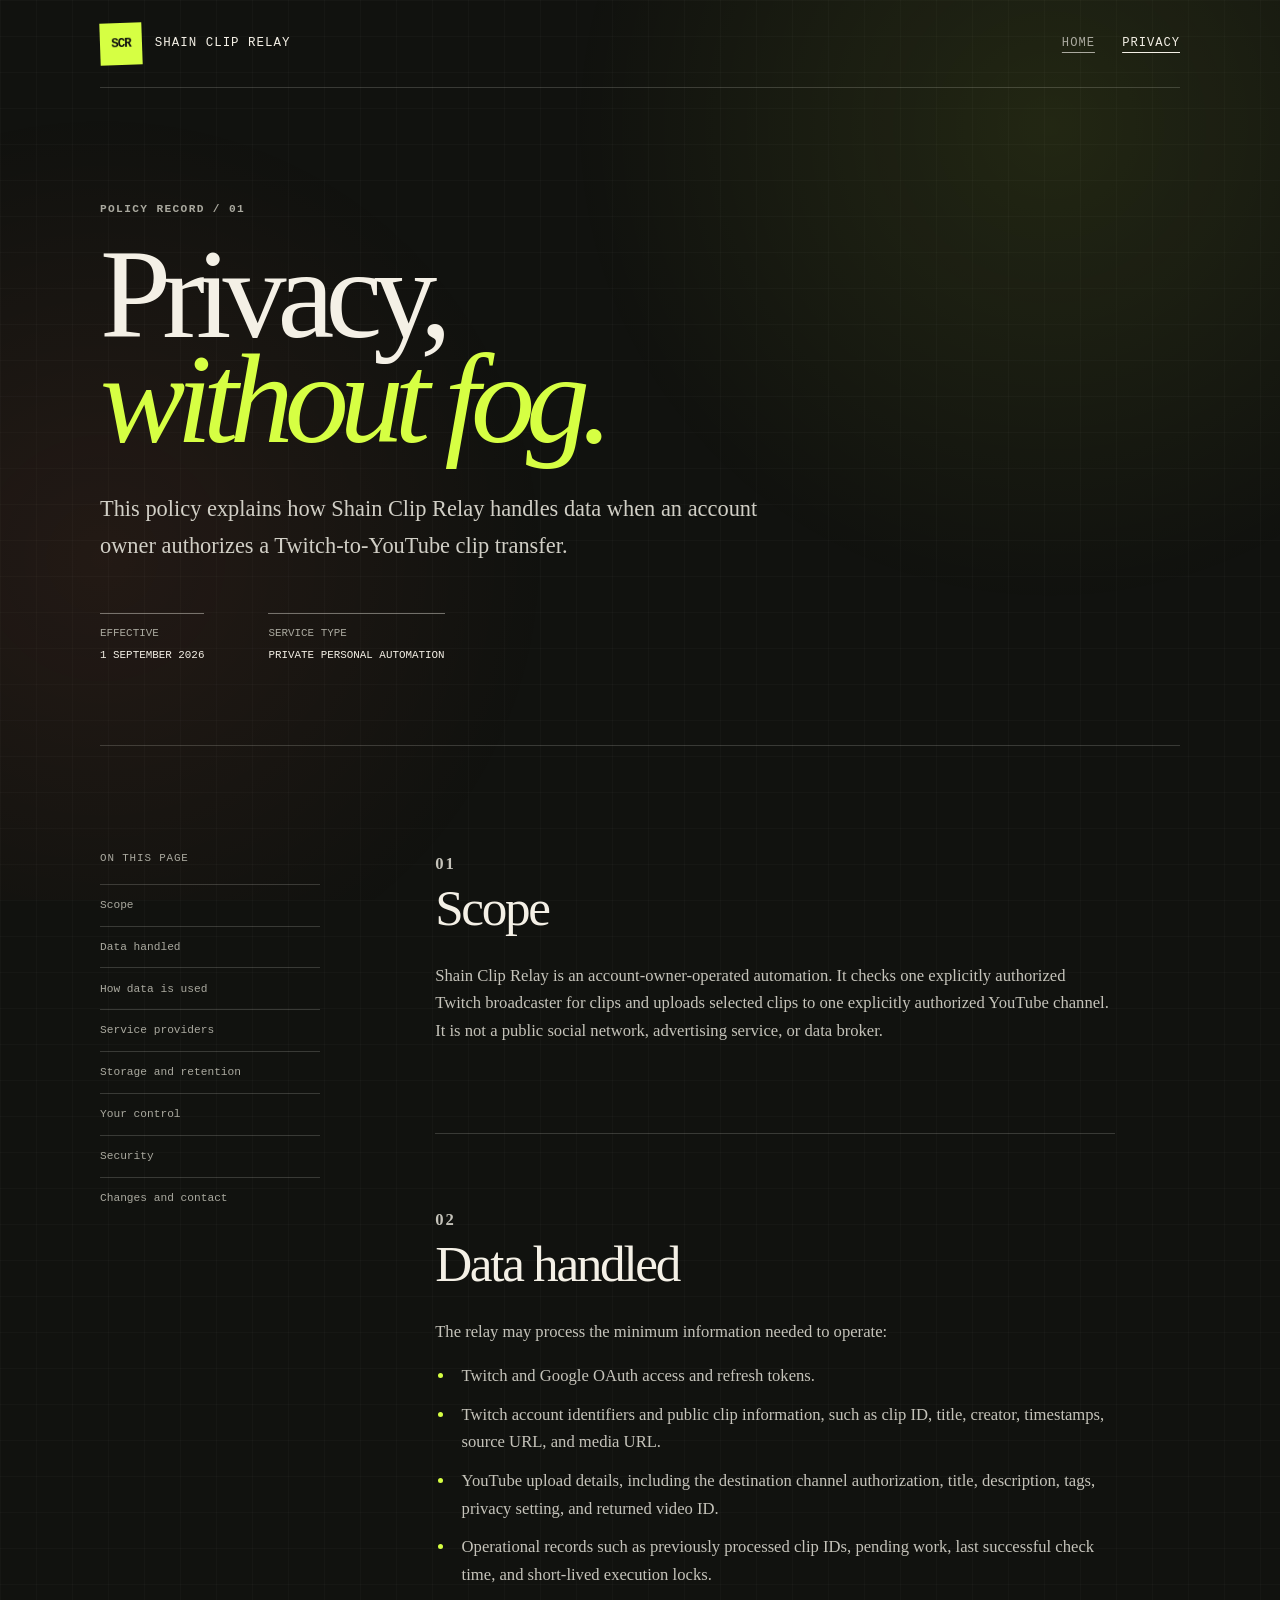
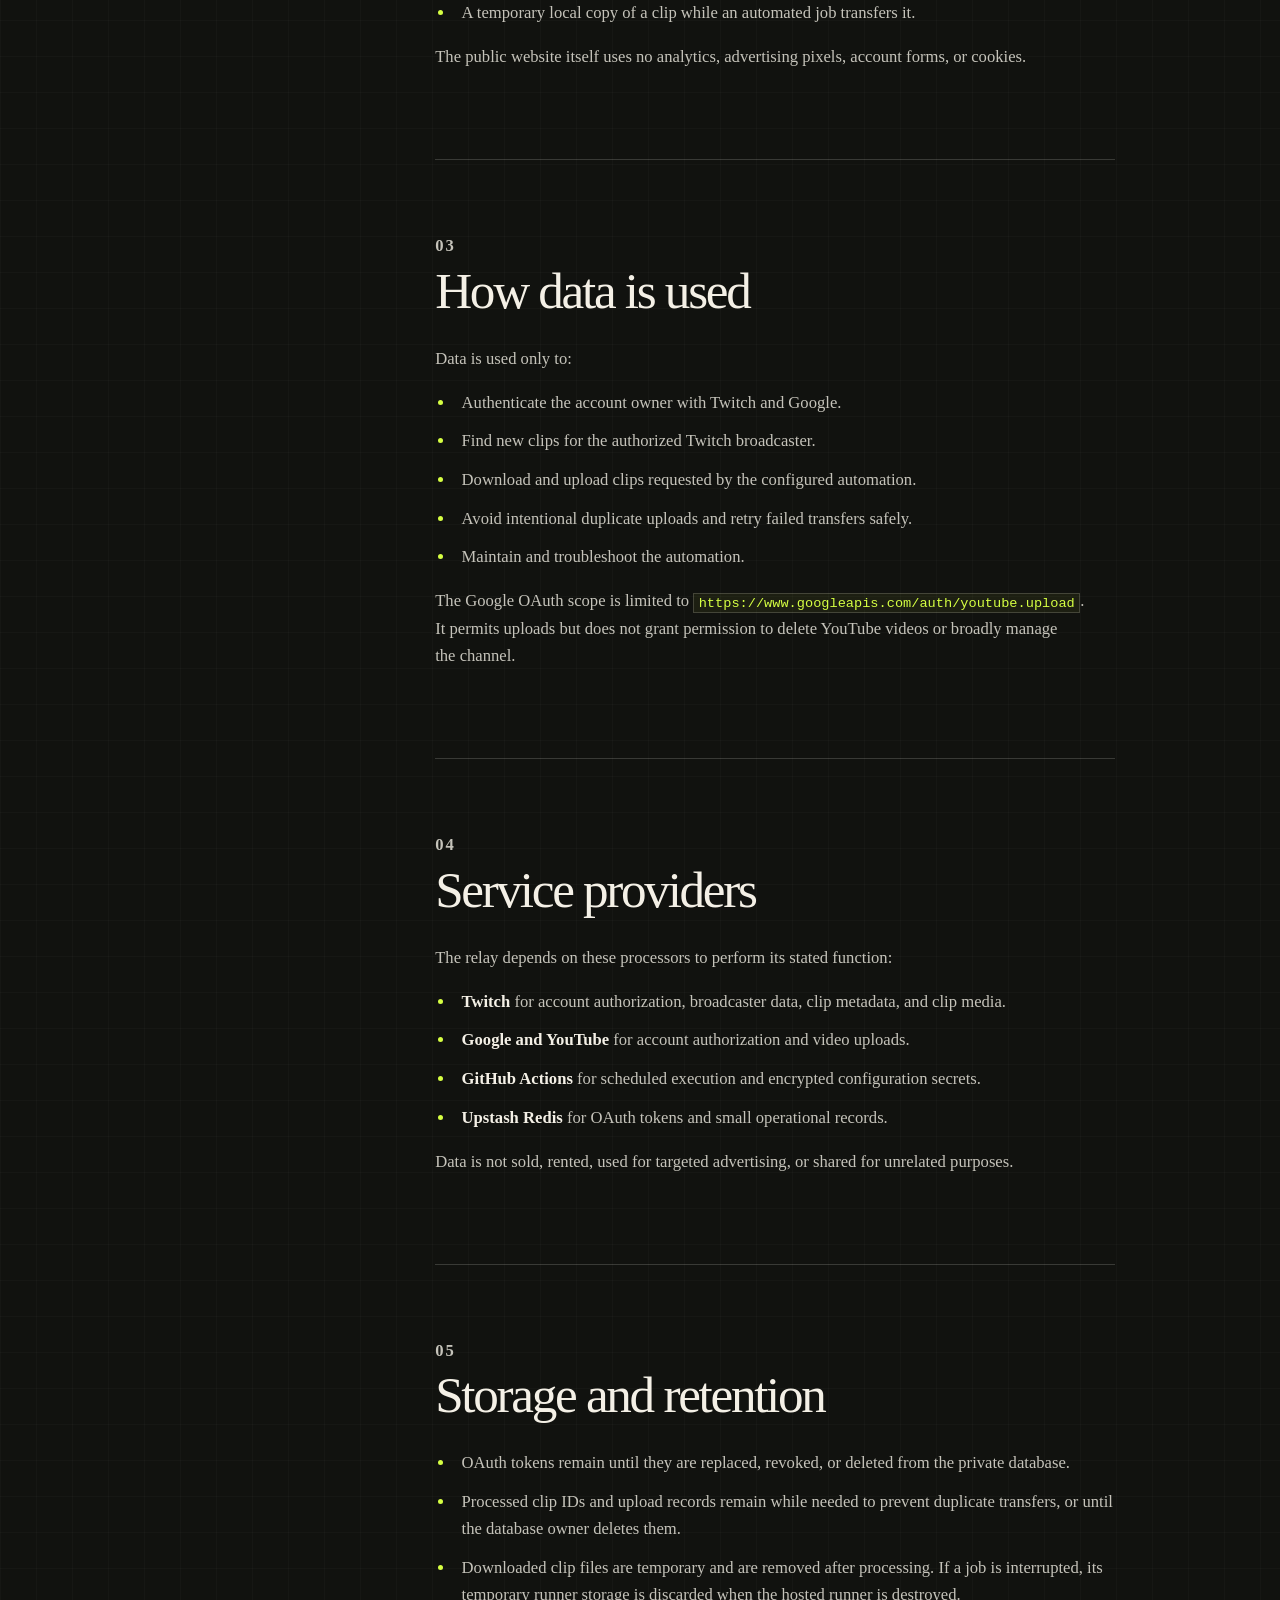
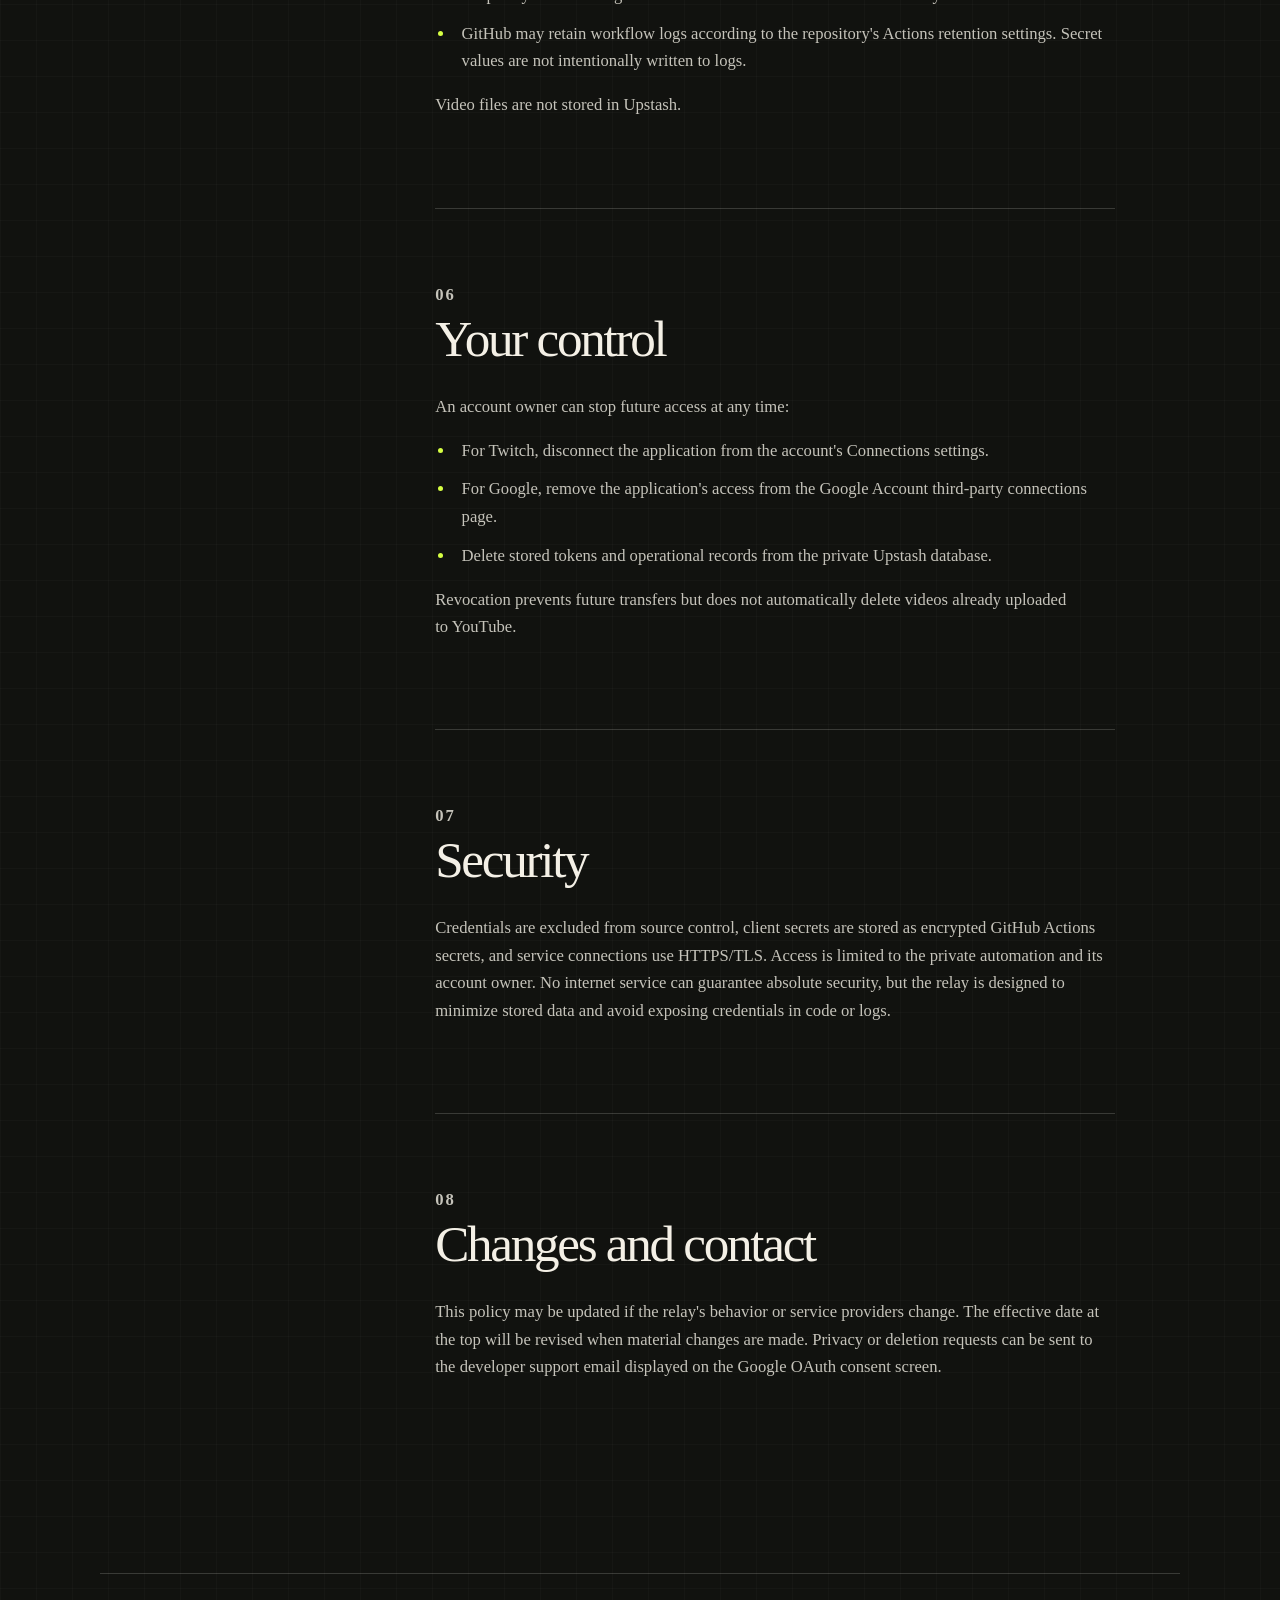
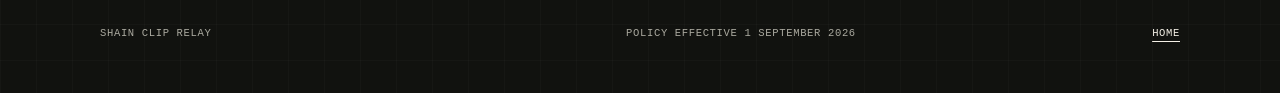
==== privacy.html @ d7323aba "Create OAuth homepage and privacy policy" ====
<!doctype html>
<html lang="en">
  <head>
    <meta charset="utf-8" />
    <meta name="viewport" content="width=device-width, initial-scale=1" />
    <meta
      name="description"
      content="Privacy policy for Shain Clip Relay, a private Twitch-to-YouTube clip automation."
    />
    <meta name="color-scheme" content="dark" />
    <meta name="theme-color" content="#11120f" />
    <title>Privacy Policy · Shain Clip Relay</title>
    <link rel="stylesheet" href="styles.css" />
  </head>
  <body>
    <a class="skip-link" href="#main">Skip to content</a>

    <div class="page-shell legal-shell">
      <header class="site-header" aria-label="Primary navigation">
        <a class="wordmark" href="index.html" aria-label="Shain Clip Relay home">
          <span class="wordmark-mark" aria-hidden="true">SCR</span>
          <span>Shain Clip Relay</span>
        </a>
        <nav>
          <a href="index.html">Home</a>
          <a aria-current="page" href="privacy.html">Privacy</a>
        </nav>
      </header>

      <main id="main">
        <header class="legal-hero">
          <p class="eyebrow">Policy record / 01</p>
          <h1>Privacy,<br /><em>without fog.</em></h1>
          <p class="legal-intro">
            This policy explains how Shain Clip Relay handles data when an account owner authorizes a Twitch-to-YouTube clip transfer.
          </p>
          <dl class="policy-meta">
            <div>
              <dt>Effective</dt>
              <dd>1 September 2026</dd>
            </div>
            <div>
              <dt>Service type</dt>
              <dd>Private personal automation</dd>
            </div>
          </dl>
        </header>

        <div class="legal-layout section-rule">
          <aside class="legal-index" aria-label="Policy sections">
            <p>On this page</p>
            <ol>
              <li><a href="#scope">Scope</a></li>
              <li><a href="#data">Data handled</a></li>
              <li><a href="#use">How data is used</a></li>
              <li><a href="#services">Service providers</a></li>
              <li><a href="#retention">Storage and retention</a></li>
              <li><a href="#control">Your control</a></li>
              <li><a href="#security">Security</a></li>
              <li><a href="#changes">Changes and contact</a></li>
            </ol>
          </aside>

          <article class="legal-copy">
            <section id="scope">
              <p class="legal-number">01</p>
              <h2>Scope</h2>
              <p>
                Shain Clip Relay is an account-owner-operated automation. It checks one explicitly authorized Twitch broadcaster for clips and uploads selected clips to one explicitly authorized YouTube channel. It is not a public social network, advertising service, or data broker.
              </p>
            </section>

            <section id="data">
              <p class="legal-number">02</p>
              <h2>Data handled</h2>
              <p>The relay may process the minimum information needed to operate:</p>
              <ul>
                <li>Twitch and Google OAuth access and refresh tokens.</li>
                <li>Twitch account identifiers and public clip information, such as clip ID, title, creator, timestamps, source URL, and media URL.</li>
                <li>YouTube upload details, including the destination channel authorization, title, description, tags, privacy setting, and returned video ID.</li>
                <li>Operational records such as previously processed clip IDs, pending work, last successful check time, and short-lived execution locks.</li>
                <li>A temporary local copy of a clip while an automated job transfers it.</li>
              </ul>
              <p>The public website itself uses no analytics, advertising pixels, account forms, or cookies.</p>
            </section>

            <section id="use">
              <p class="legal-number">03</p>
              <h2>How data is used</h2>
              <p>Data is used only to:</p>
              <ul>
                <li>Authenticate the account owner with Twitch and Google.</li>
                <li>Find new clips for the authorized Twitch broadcaster.</li>
                <li>Download and upload clips requested by the configured automation.</li>
                <li>Avoid intentional duplicate uploads and retry failed transfers safely.</li>
                <li>Maintain and troubleshoot the automation.</li>
              </ul>
              <p>
                The Google OAuth scope is limited to <code>https://www.googleapis.com/auth/youtube.upload</code>. It permits uploads but does not grant permission to delete YouTube videos or broadly manage the channel.
              </p>
            </section>

            <section id="services">
              <p class="legal-number">04</p>
              <h2>Service providers</h2>
              <p>The relay depends on these processors to perform its stated function:</p>
              <ul>
                <li><strong>Twitch</strong> for account authorization, broadcaster data, clip metadata, and clip media.</li>
                <li><strong>Google and YouTube</strong> for account authorization and video uploads.</li>
                <li><strong>GitHub Actions</strong> for scheduled execution and encrypted configuration secrets.</li>
                <li><strong>Upstash Redis</strong> for OAuth tokens and small operational records.</li>
              </ul>
              <p>Data is not sold, rented, used for targeted advertising, or shared for unrelated purposes.</p>
            </section>

            <section id="retention">
              <p class="legal-number">05</p>
              <h2>Storage and retention</h2>
              <ul>
                <li>OAuth tokens remain until they are replaced, revoked, or deleted from the private database.</li>
                <li>Processed clip IDs and upload records remain while needed to prevent duplicate transfers, or until the database owner deletes them.</li>
                <li>Downloaded clip files are temporary and are removed after processing. If a job is interrupted, its temporary runner storage is discarded when the hosted runner is destroyed.</li>
                <li>GitHub may retain workflow logs according to the repository's Actions retention settings. Secret values are not intentionally written to logs.</li>
              </ul>
              <p>Video files are not stored in Upstash.</p>
            </section>

            <section id="control">
              <p class="legal-number">06</p>
              <h2>Your control</h2>
              <p>An account owner can stop future access at any time:</p>
              <ul>
                <li>For Twitch, disconnect the application from the account's Connections settings.</li>
                <li>For Google, remove the application's access from the Google Account third-party connections page.</li>
                <li>Delete stored tokens and operational records from the private Upstash database.</li>
              </ul>
              <p>Revocation prevents future transfers but does not automatically delete videos already uploaded to YouTube.</p>
            </section>

            <section id="security">
              <p class="legal-number">07</p>
              <h2>Security</h2>
              <p>
                Credentials are excluded from source control, client secrets are stored as encrypted GitHub Actions secrets, and service connections use HTTPS/TLS. Access is limited to the private automation and its account owner. No internet service can guarantee absolute security, but the relay is designed to minimize stored data and avoid exposing credentials in code or logs.
              </p>
            </section>

            <section id="changes">
              <p class="legal-number">08</p>
              <h2>Changes and contact</h2>
              <p>
                This policy may be updated if the relay's behavior or service providers change. The effective date at the top will be revised when material changes are made. Privacy or deletion requests can be sent to the developer support email displayed on the Google OAuth consent screen.
              </p>
            </section>
          </article>
        </div>
      </main>

      <footer>
        <p>Shain Clip Relay</p>
        <p>Policy effective 1 September 2026</p>
        <a href="index.html">Home</a>
      </footer>
    </div>
  </body>
</html>
---- styles.css ----
:root {
  --ink: #f4f0e6;
  --muted: #aaa99f;
  --paper: #11120f;
  --paper-raised: #181a16;
  --line: rgba(244, 240, 230, 0.18);
  --line-strong: rgba(244, 240, 230, 0.42);
  --signal: #d6ff43;
  --ember: #ff795d;
  --serif: Georgia, "Times New Roman", serif;
  --mono: "Courier New", Courier, monospace;
  --sans: Verdana, Geneva, sans-serif;
}

* {
  box-sizing: border-box;
}

html {
  scroll-behavior: smooth;
}

body {
  min-width: 320px;
  margin: 0;
  color: var(--ink);
  background:
    linear-gradient(rgba(255, 255, 255, 0.018) 1px, transparent 1px),
    linear-gradient(90deg, rgba(255, 255, 255, 0.018) 1px, transparent 1px),
    var(--paper);
  background-size: 36px 36px;
  font-family: var(--sans);
  line-height: 1.65;
}

body::before {
  position: fixed;
  inset: 0;
  z-index: -1;
  background:
    radial-gradient(circle at 82% 14%, rgba(214, 255, 67, 0.09), transparent 30rem),
    radial-gradient(circle at 8% 62%, rgba(255, 121, 93, 0.08), transparent 28rem);
  content: "";
  pointer-events: none;
}

a {
  color: inherit;
}

a:focus-visible,
button:focus-visible {
  outline: 3px solid var(--signal);
  outline-offset: 4px;
}

.skip-link {
  position: fixed;
  top: 1rem;
  left: 1rem;
  z-index: 20;
  padding: 0.7rem 1rem;
  color: var(--paper);
  background: var(--signal);
  font-family: var(--mono);
  font-size: 0.8rem;
  transform: translateY(-180%);
  transition: transform 160ms ease;
}

.skip-link:focus {
  transform: translateY(0);
}

.page-shell {
  width: min(1180px, calc(100% - 3rem));
  margin: 0 auto;
}

.site-header {
  display: flex;
  align-items: center;
  justify-content: space-between;
  min-height: 88px;
  border-bottom: 1px solid var(--line);
}

.wordmark {
  display: inline-flex;
  align-items: center;
  gap: 0.8rem;
  font-family: var(--mono);
  font-size: 0.78rem;
  letter-spacing: 0.08em;
  text-decoration: none;
  text-transform: uppercase;
}

.wordmark-mark {
  display: grid;
  width: 42px;
  height: 42px;
  place-items: center;
  color: var(--paper);
  background: var(--signal);
  font-weight: 700;
  letter-spacing: -0.08em;
  transform: rotate(-2deg);
}

.site-header nav {
  display: flex;
  gap: 1.7rem;
  font-family: var(--mono);
  font-size: 0.76rem;
  letter-spacing: 0.08em;
  text-transform: uppercase;
}

.site-header nav a {
  color: var(--muted);
  text-decoration-thickness: 1px;
  text-underline-offset: 0.35rem;
}

.site-header nav a:hover,
.site-header nav a[aria-current="page"] {
  color: var(--ink);
}

.hero {
  display: grid;
  grid-template-columns: minmax(0, 1.55fr) minmax(280px, 0.75fr);
  gap: clamp(3rem, 8vw, 8rem);
  align-items: end;
  min-height: 710px;
  padding: 7rem 0 6rem;
}

.eyebrow,
.section-number,
.legal-number {
  margin: 0;
  color: var(--muted);
  font-family: var(--mono);
  font-size: 0.7rem;
  font-weight: 700;
  letter-spacing: 0.12em;
  text-transform: uppercase;
}

.live-dot {
  display: inline-block;
  width: 0.55rem;
  height: 0.55rem;
  margin-right: 0.55rem;
  border-radius: 50%;
  background: var(--signal);
  box-shadow: 0 0 0 0 rgba(214, 255, 67, 0.4);
  animation: pulse 2.2s infinite;
}

@keyframes pulse {
  50% {
    box-shadow: 0 0 0 0.5rem rgba(214, 255, 67, 0);
  }
}

h1,
h2,
h3,
p {
  text-wrap: pretty;
}

h1 {
  max-width: 850px;
  margin: 1.5rem 0 2rem;
  font-family: var(--serif);
  font-size: clamp(4.2rem, 10vw, 8.8rem);
  font-weight: 400;
  letter-spacing: -0.07em;
  line-height: 0.82;
}

h1 em {
  color: var(--signal);
  font-weight: 400;
}

.hero-summary {
  max-width: 620px;
  margin: 0;
  color: #d1cfc6;
  font-family: var(--serif);
  font-size: clamp(1.15rem, 2vw, 1.45rem);
  line-height: 1.55;
}

.hero-actions {
  display: flex;
  flex-wrap: wrap;
  gap: 1rem;
  margin-top: 2.6rem;
}

.button {
  display: inline-flex;
  min-height: 48px;
  align-items: center;
  justify-content: center;
  padding: 0.8rem 1.2rem;
  border: 1px solid var(--line-strong);
  font-family: var(--mono);
  font-size: 0.74rem;
  font-weight: 700;
  letter-spacing: 0.06em;
  text-decoration: none;
  text-transform: uppercase;
  transition: background-color 160ms ease, color 160ms ease, transform 160ms ease;
}

.button:hover {
  transform: translateY(-2px);
}

.button-primary {
  border-color: var(--signal);
  color: var(--paper);
  background: var(--signal);
}

.button-primary:hover {
  background: #e2ff76;
}

.button-quiet:hover {
  color: var(--paper);
  background: var(--ink);
}

.signal-card {
  position: relative;
  overflow: hidden;
  border: 1px solid var(--line-strong);
  background: rgba(24, 26, 22, 0.82);
  box-shadow: 20px 20px 0 rgba(0, 0, 0, 0.2);
  transform: translateY(-1.4rem) rotate(1deg);
}

.signal-card::before {
  position: absolute;
  top: -45px;
  right: -45px;
  width: 90px;
  height: 90px;
  border: 1px solid var(--ember);
  border-radius: 50%;
  content: "";
}

.signal-card-header {
  display: flex;
  justify-content: space-between;
  padding: 0.85rem 1rem;
  border-bottom: 1px solid var(--line-strong);
  color: var(--muted);
  font-family: var(--mono);
  font-size: 0.65rem;
  letter-spacing: 0.08em;
  text-transform: uppercase;
}

.signal-card dl {
  margin: 0;
  padding: 1.5rem;
}

.signal-card dl div {
  display: grid;
  grid-template-columns: 0.8fr 1.2fr;
  gap: 1rem;
  padding: 1rem 0;
  border-bottom: 1px dashed var(--line);
}

.signal-card dt,
.signal-card dd {
  margin: 0;
}

.signal-card dt {
  color: var(--muted);
  font-family: var(--mono);
  font-size: 0.68rem;
  text-transform: uppercase;
}

.signal-card dd {
  font-family: var(--serif);
  font-size: 0.95rem;
}

code {
  padding: 0.12em 0.32em;
  border: 1px solid var(--line);
  color: var(--signal);
  background: rgba(214, 255, 67, 0.06);
  font-family: var(--mono);
  font-size: 0.82em;
  overflow-wrap: anywhere;
}

.signal-line {
  height: 46px;
  padding: 20px 1.5rem;
  background: var(--ember);
}

.signal-line span {
  display: block;
  height: 4px;
  background: repeating-linear-gradient(90deg, var(--paper) 0 14px, transparent 14px 20px);
}

.section-rule {
  padding: 6.5rem 0;
  border-top: 1px solid var(--line);
}

.section-heading {
  display: grid;
  grid-template-columns: 90px 1fr;
  margin-bottom: 4rem;
}

.section-number,
.legal-number {
  color: var(--ember);
}

h2 {
  margin: 0.35rem 0 0;
  font-family: var(--serif);
  font-size: clamp(2.4rem, 5vw, 4.4rem);
  font-weight: 400;
  letter-spacing: -0.045em;
  line-height: 1;
}

.route {
  display: grid;
  grid-template-columns: repeat(4, 1fr);
  margin: 0;
  padding: 0;
  border-top: 1px solid var(--line-strong);
  list-style: none;
}

.route li {
  position: relative;
  min-height: 300px;
  padding: 1.25rem 1.4rem 2rem;
  border-right: 1px solid var(--line);
}

.route li:last-child {
  border-right: 0;
}

.route li::after {
  position: absolute;
  right: -7px;
  bottom: 3.6rem;
  z-index: 2;
  width: 13px;
  height: 13px;
  border-radius: 50%;
  background: var(--signal);
  content: "";
}

.route li:last-child::after {
  display: none;
}

.route-index {
  color: var(--muted);
  font-family: var(--mono);
  font-size: 0.7rem;
}

.route h3,
.guardrail-grid h3 {
  margin: 7rem 0 0.9rem;
  font-family: var(--serif);
  font-size: 1.45rem;
  font-weight: 400;
}

.route p,
.guardrail-grid p {
  margin: 0;
  color: var(--muted);
  font-size: 0.83rem;
  line-height: 1.7;
}

.guardrail-grid {
  display: grid;
  grid-template-columns: repeat(2, 1fr);
  gap: 1px;
  background: var(--line);
}

.guardrail-grid article {
  min-height: 260px;
  padding: 2rem;
  background: var(--paper-raised);
}

.guardrail-grid article > span {
  color: var(--ember);
  font-family: var(--serif);
  font-size: 2rem;
}

.guardrail-grid h3 {
  margin-top: 3.8rem;
}

.disclosure {
  display: grid;
  grid-template-columns: 1fr 1fr;
  gap: 6rem;
  align-items: end;
}

.disclosure p:not(.eyebrow) {
  margin: 0 0 1.8rem;
  color: #c3c1b8;
  font-family: var(--serif);
  font-size: 1.15rem;
}

.text-link {
  color: var(--signal);
  font-family: var(--mono);
  font-size: 0.76rem;
  letter-spacing: 0.06em;
  text-underline-offset: 0.35rem;
  text-transform: uppercase;
}

footer {
  display: grid;
  grid-template-columns: 1fr 1fr auto;
  gap: 1rem;
  align-items: center;
  min-height: 120px;
  border-top: 1px solid var(--line);
  color: var(--muted);
  font-family: var(--mono);
  font-size: 0.66rem;
  letter-spacing: 0.06em;
  text-transform: uppercase;
}

footer p {
  margin: 0;
}

footer a {
  color: var(--ink);
  text-underline-offset: 0.3rem;
}

.legal-shell {
  width: min(1080px, calc(100% - 3rem));
}

.legal-hero {
  padding: 7rem 0 5rem;
}

.legal-hero h1 {
  margin-bottom: 2.4rem;
  font-size: clamp(4rem, 10vw, 8rem);
}

.legal-intro {
  max-width: 680px;
  color: #d1cfc6;
  font-family: var(--serif);
  font-size: clamp(1.15rem, 2vw, 1.4rem);
}

.policy-meta {
  display: flex;
  gap: 4rem;
  margin: 3rem 0 0;
  font-family: var(--mono);
  font-size: 0.68rem;
  text-transform: uppercase;
}

.policy-meta div {
  padding-top: 0.7rem;
  border-top: 1px solid var(--line-strong);
}

.policy-meta dt {
  color: var(--muted);
}

.policy-meta dd {
  margin: 0.25rem 0 0;
}

.legal-layout {
  display: grid;
  grid-template-columns: 220px minmax(0, 680px);
  gap: clamp(3rem, 9vw, 9rem);
  align-items: start;
}

.legal-index {
  position: sticky;
  top: 2rem;
}

.legal-index > p {
  margin: 0 0 1rem;
  color: var(--muted);
  font-family: var(--mono);
  font-size: 0.68rem;
  letter-spacing: 0.08em;
  text-transform: uppercase;
}

.legal-index ol {
  margin: 0;
  padding: 0;
  list-style: none;
}

.legal-index li {
  border-top: 1px solid var(--line);
}

.legal-index a {
  display: block;
  padding: 0.7rem 0;
  color: var(--muted);
  font-family: var(--mono);
  font-size: 0.7rem;
  text-decoration: none;
}

.legal-index a:hover {
  color: var(--signal);
}

.legal-copy section {
  padding: 0 0 4.5rem;
  scroll-margin-top: 2rem;
}

.legal-copy section + section {
  padding-top: 4.5rem;
  border-top: 1px solid var(--line);
}

.legal-copy h2 {
  margin: 0.3rem 0 1.8rem;
  font-size: clamp(2rem, 4vw, 3.3rem);
}

.legal-copy p,
.legal-copy li {
  color: #c5c3ba;
  font-family: var(--serif);
  font-size: 1.04rem;
}

.legal-copy ul {
  padding-left: 1.25rem;
}

.legal-copy li {
  margin-bottom: 0.7rem;
  padding-left: 0.4rem;
}

.legal-copy li::marker {
  color: var(--signal);
}

.legal-copy strong {
  color: var(--ink);
}

@media (max-width: 860px) {
  .hero {
    grid-template-columns: 1fr;
    min-height: auto;
    padding-top: 5rem;
  }

  .signal-card {
    max-width: 520px;
    transform: none;
  }

  .route {
    grid-template-columns: repeat(2, 1fr);
  }

  .route li:nth-child(2) {
    border-right: 0;
  }

  .route li:nth-child(-n + 2) {
    border-bottom: 1px solid var(--line);
  }

  .route li::after {
    display: none;
  }

  .disclosure {
    grid-template-columns: 1fr;
    gap: 2.5rem;
  }

  .legal-layout {
    grid-template-columns: 1fr;
  }

  .legal-index {
    position: static;
    columns: 2;
  }
}

@media (max-width: 580px) {
  .page-shell,
  .legal-shell {
    width: min(100% - 1.5rem, 1180px);
  }

  .site-header {
    min-height: 74px;
  }

  .wordmark > span:last-child {
    display: none;
  }

  .site-header nav {
    gap: 1rem;
    font-size: 0.66rem;
  }

  .hero {
    padding: 4rem 0;
  }

  h1 {
    font-size: clamp(3.3rem, 18vw, 5.3rem);
  }

  .section-rule {
    padding: 4.5rem 0;
  }

  .section-heading {
    grid-template-columns: 48px 1fr;
  }

  .route,
  .guardrail-grid {
    grid-template-columns: 1fr;
  }

  .route li,
  .route li:nth-child(2) {
    min-height: 230px;
    border-right: 0;
    border-bottom: 1px solid var(--line);
  }

  .route li:last-child {
    border-bottom: 0;
  }

  .route h3 {
    margin-top: 4.5rem;
  }

  .policy-meta {
    flex-direction: column;
    gap: 1.4rem;
  }

  .legal-index {
    columns: 1;
  }

  footer {
    grid-template-columns: 1fr auto;
    padding: 1.4rem 0;
  }

  footer p:nth-child(2) {
    display: none;
  }
}

@media (prefers-reduced-motion: reduce) {
  html {
    scroll-behavior: auto;
  }

  *,
  *::before,
  *::after {
    animation-duration: 0.01ms !important;
    animation-iteration-count: 1 !important;
    transition-duration: 0.01ms !important;
  }
}
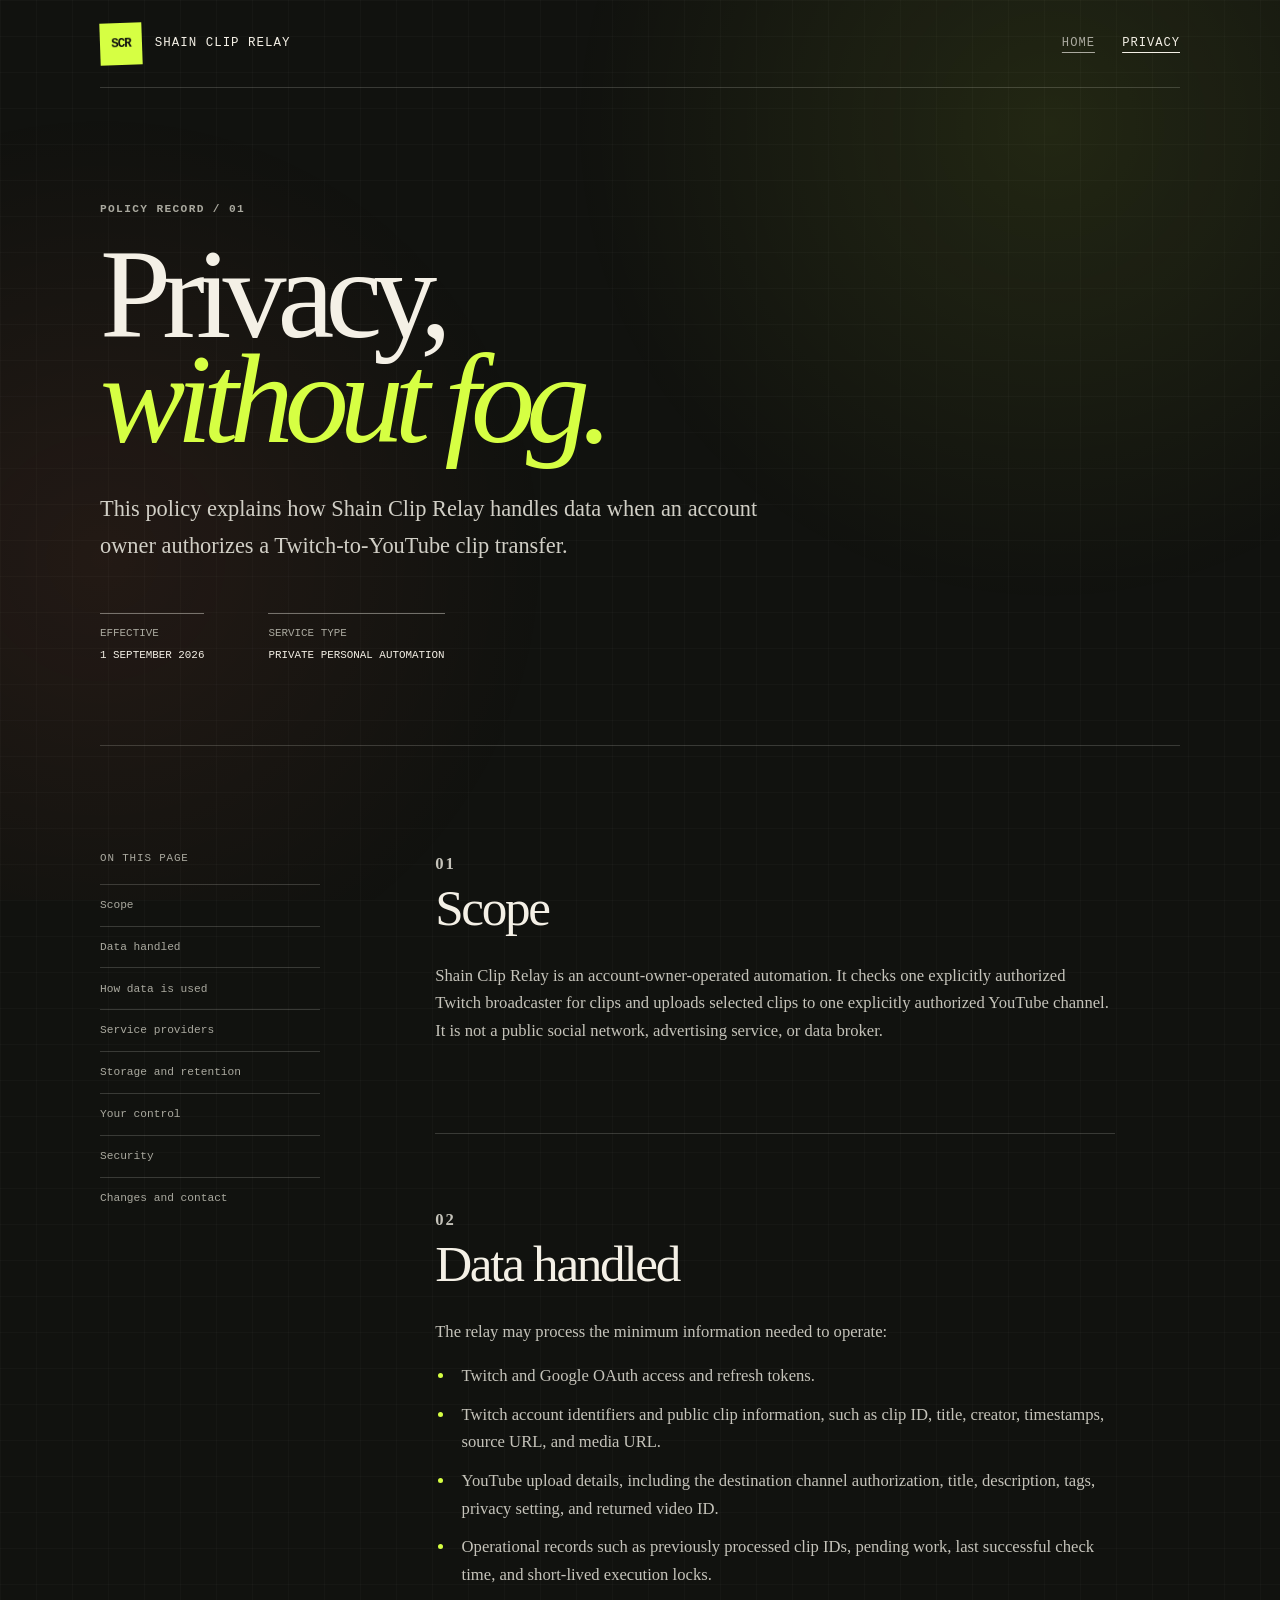
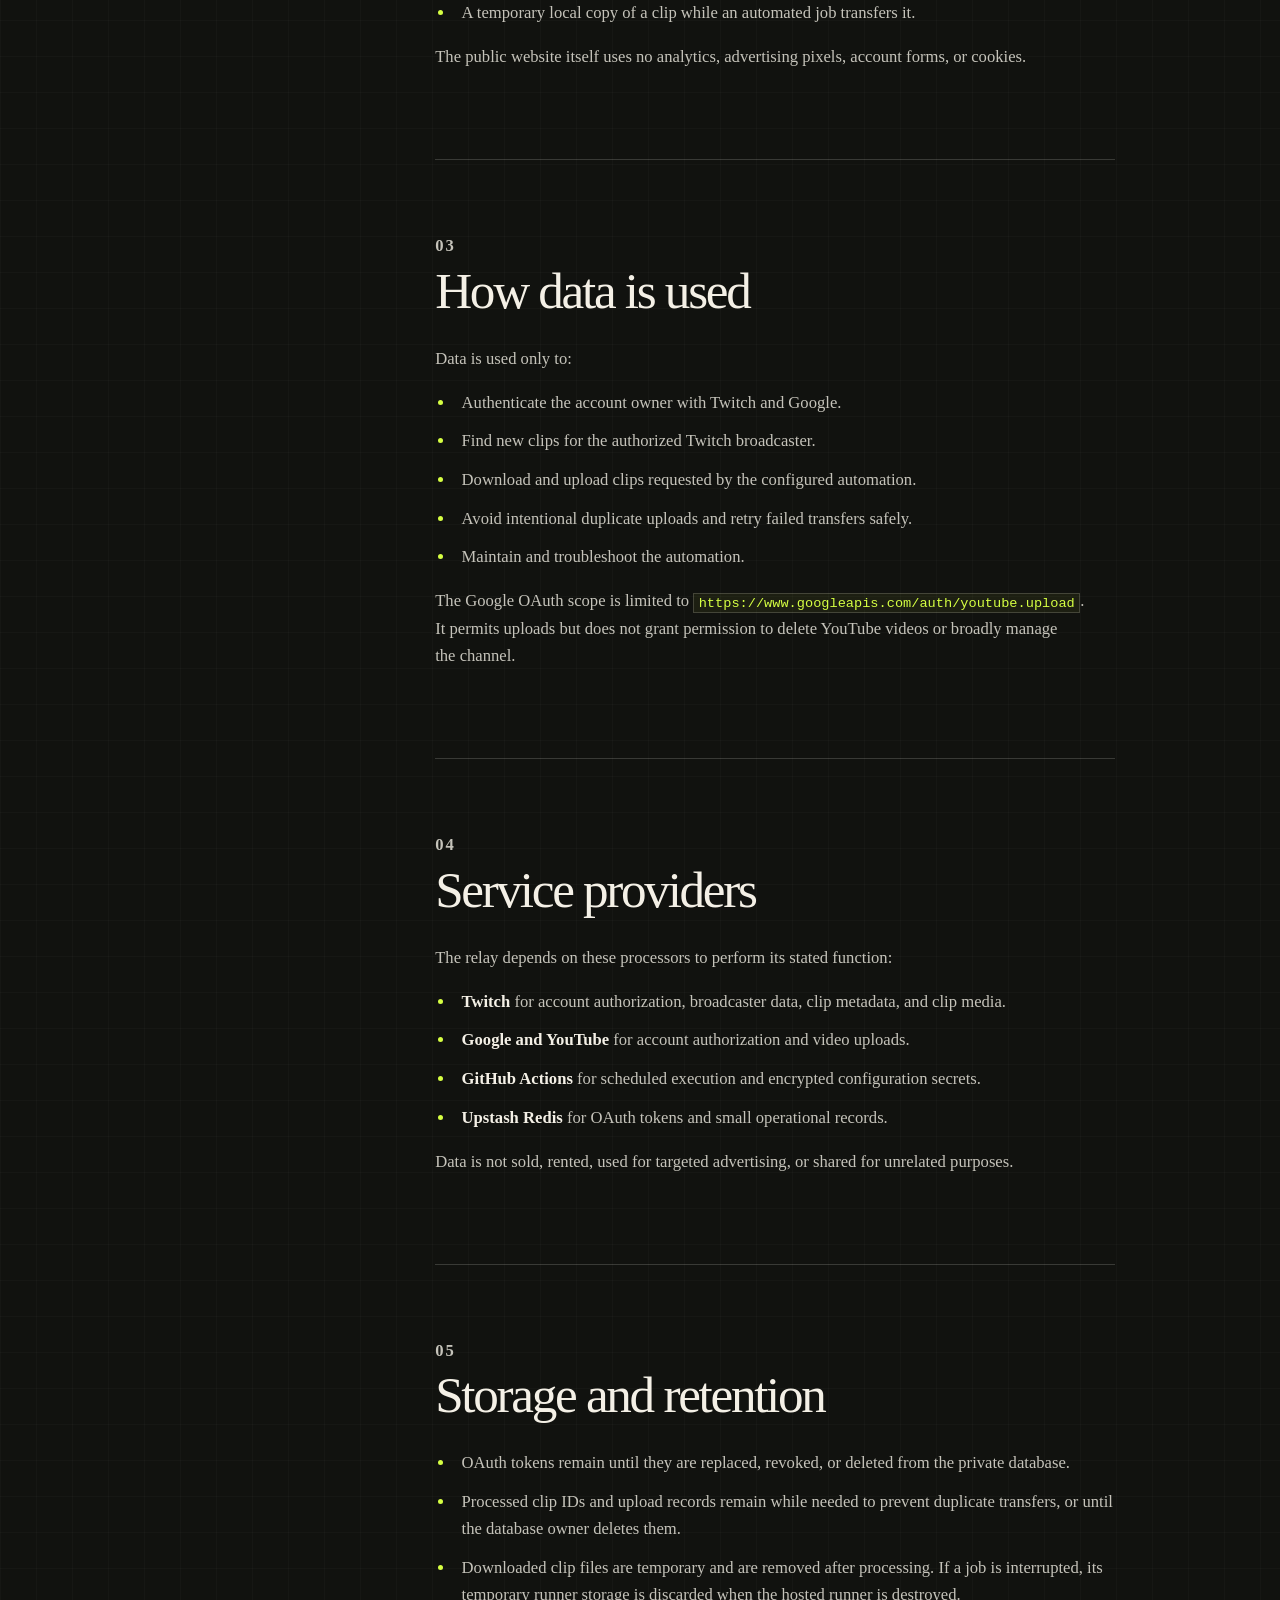
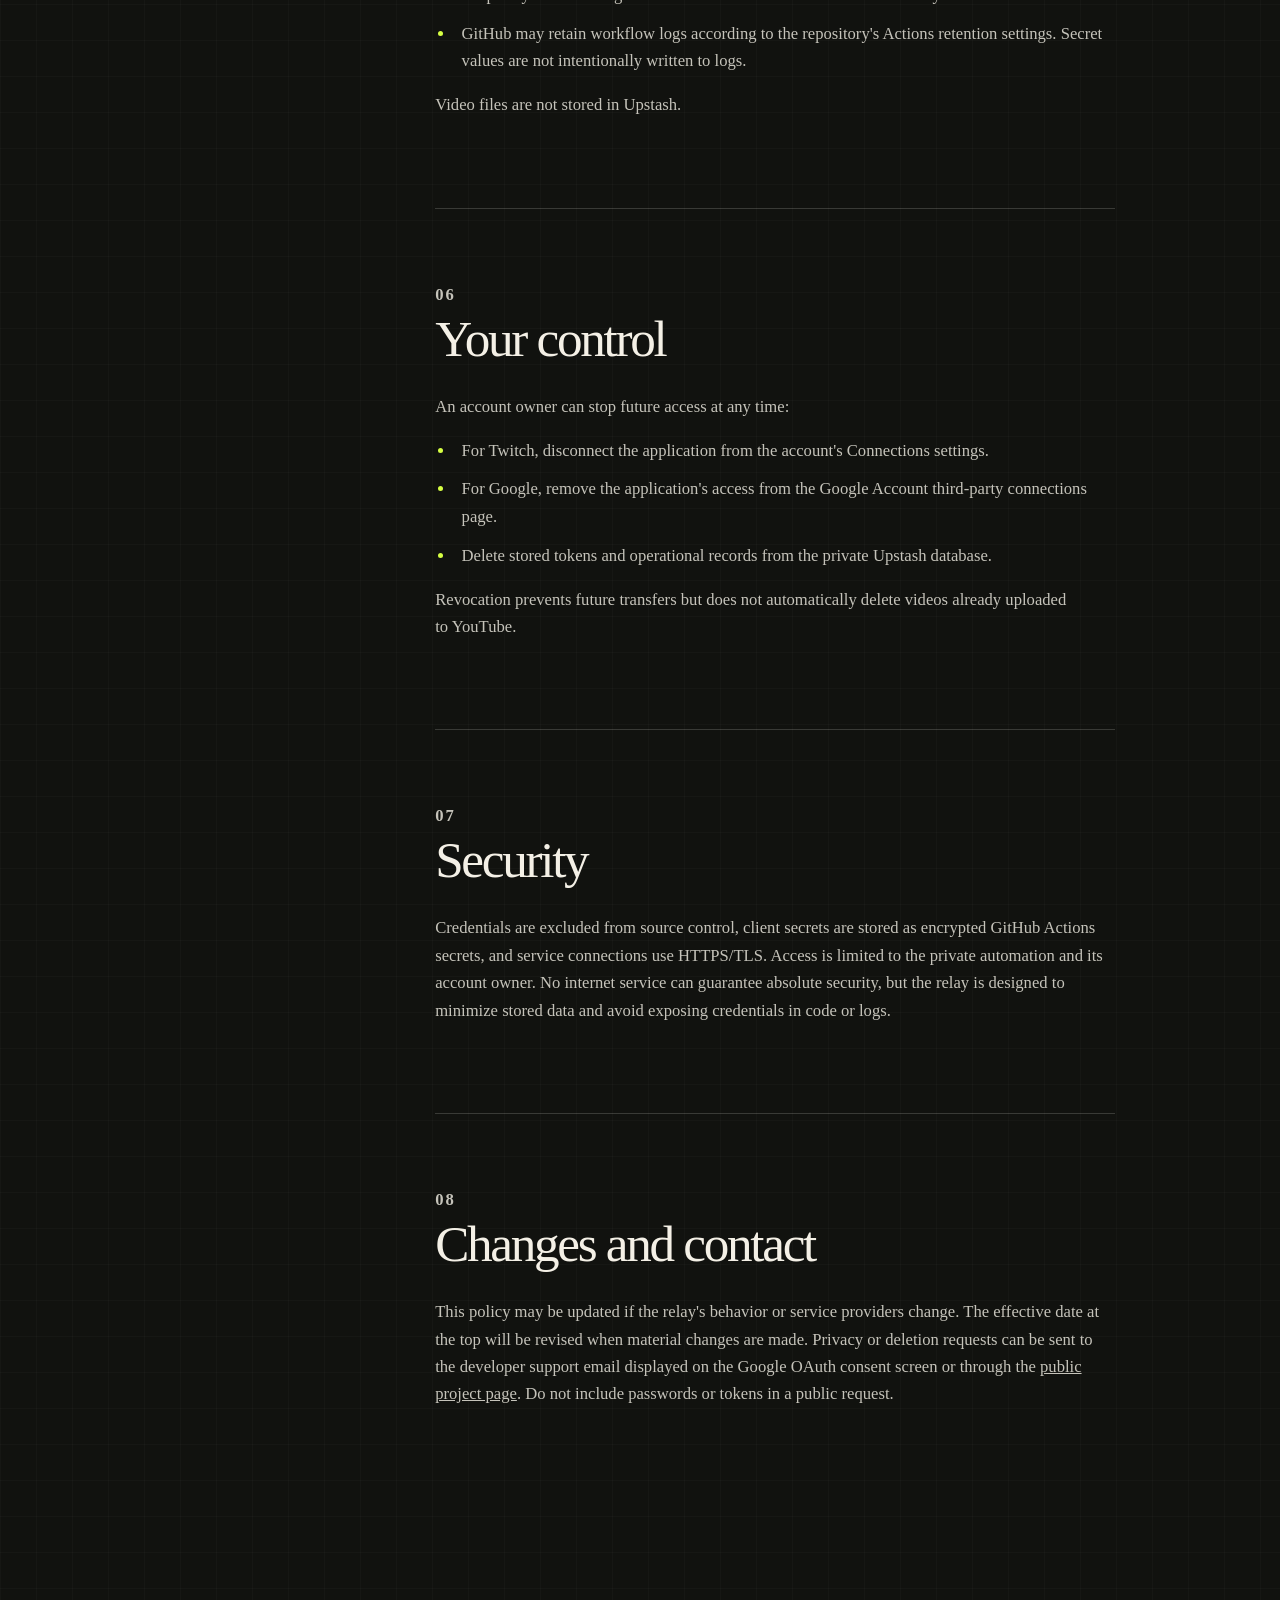
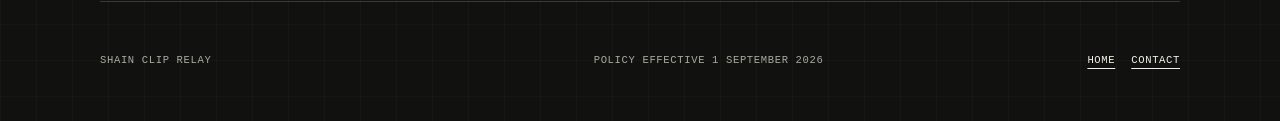
==== commit b97c8aac: "Add published site links and contact" ====
--- a/privacy.html
+++ b/privacy.html
@@ -149,7 +149,7 @@
               <p class="legal-number">08</p>
               <h2>Changes and contact</h2>
               <p>
-                This policy may be updated if the relay's behavior or service providers change. The effective date at the top will be revised when material changes are made. Privacy or deletion requests can be sent to the developer support email displayed on the Google OAuth consent screen.
+                This policy may be updated if the relay's behavior or service providers change. The effective date at the top will be revised when material changes are made. Privacy or deletion requests can be sent to the developer support email displayed on the Google OAuth consent screen or through the <a href="https://github.com/shainsethi/shain-clip-relay-site">public project page</a>. Do not include passwords or tokens in a public request.
               </p>
             </section>
           </article>
@@ -159,7 +159,10 @@
       <footer>
         <p>Shain Clip Relay</p>
         <p>Policy effective 1 September 2026</p>
-        <a href="index.html">Home</a>
+        <div class="footer-links">
+          <a href="index.html">Home</a>
+          <a href="https://github.com/shainsethi/shain-clip-relay-site">Contact</a>
+        </div>
       </footer>
     </div>
   </body>
--- a/styles.css
+++ b/styles.css
@@ -475,6 +475,11 @@
   text-underline-offset: 0.3rem;
 }
 
+.footer-links {
+  display: flex;
+  gap: 1rem;
+}
+
 .legal-shell {
   width: min(1080px, calc(100% - 3rem));
 }
